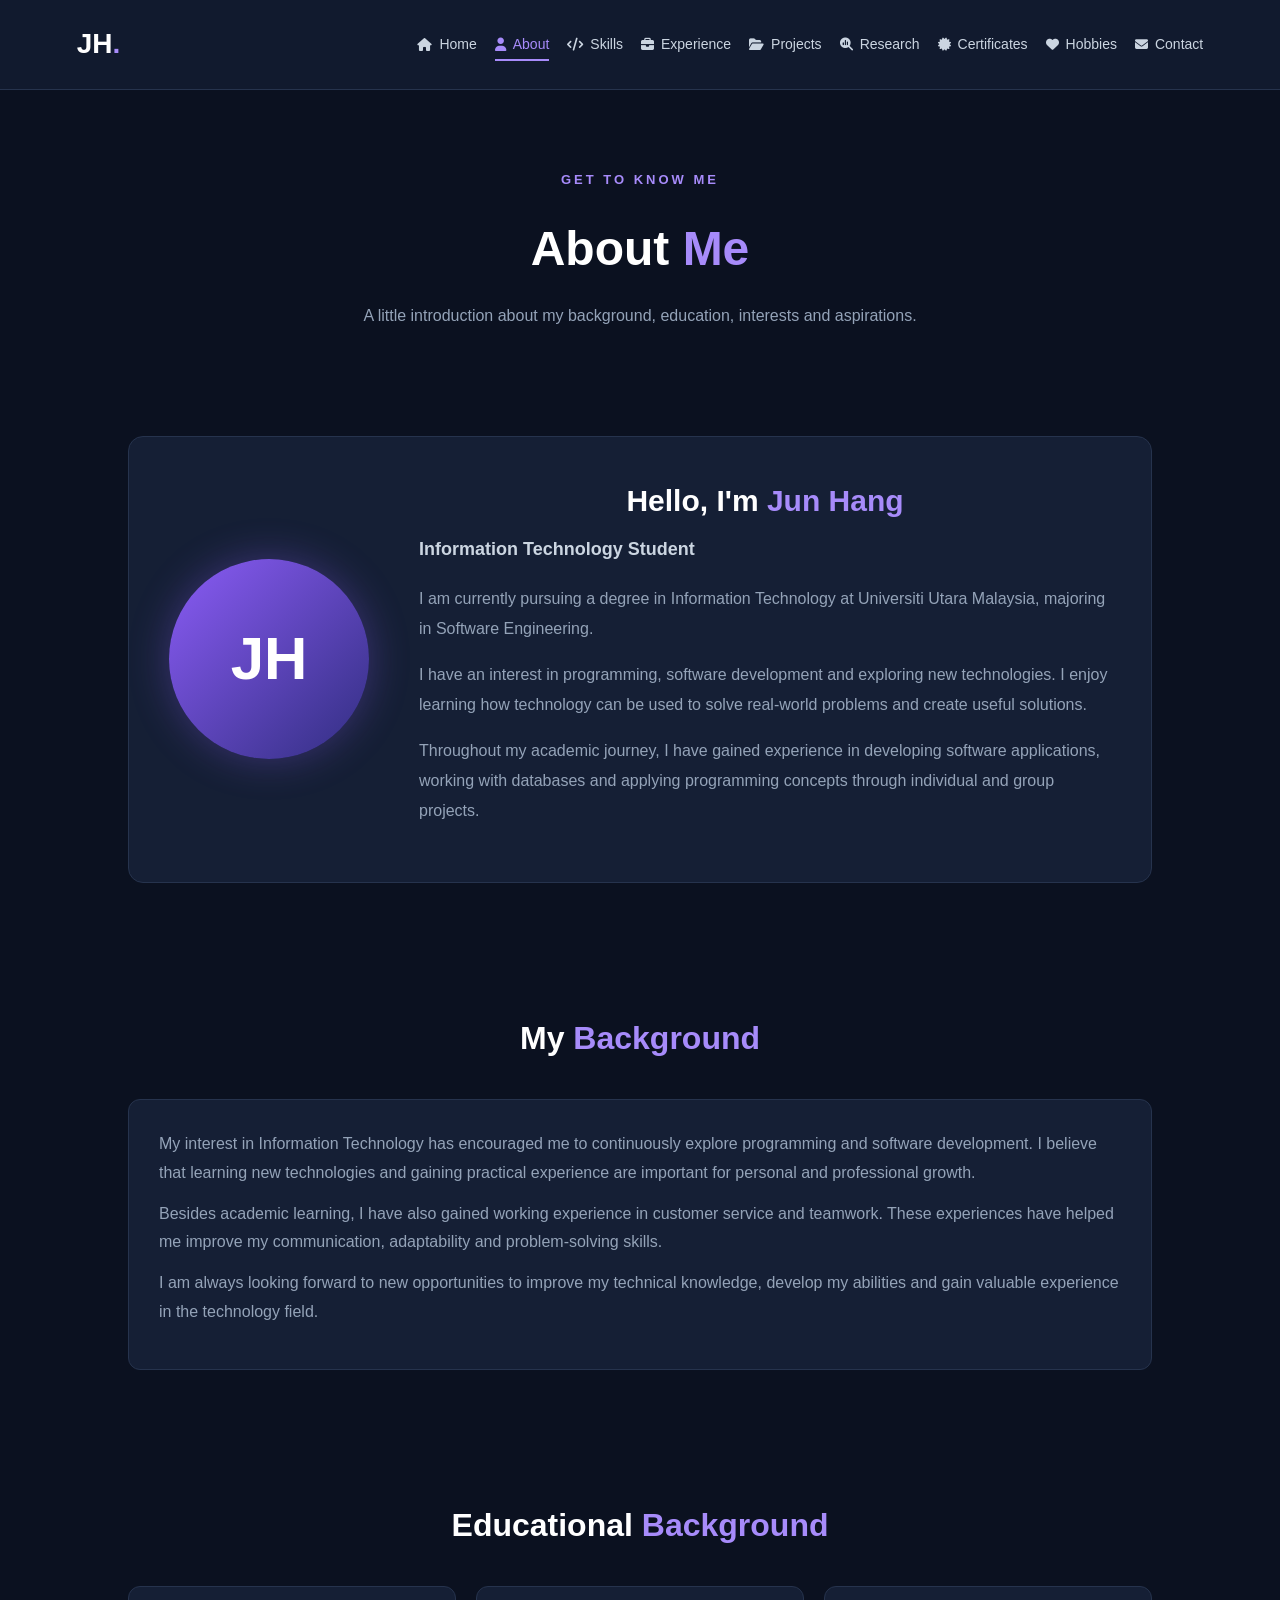
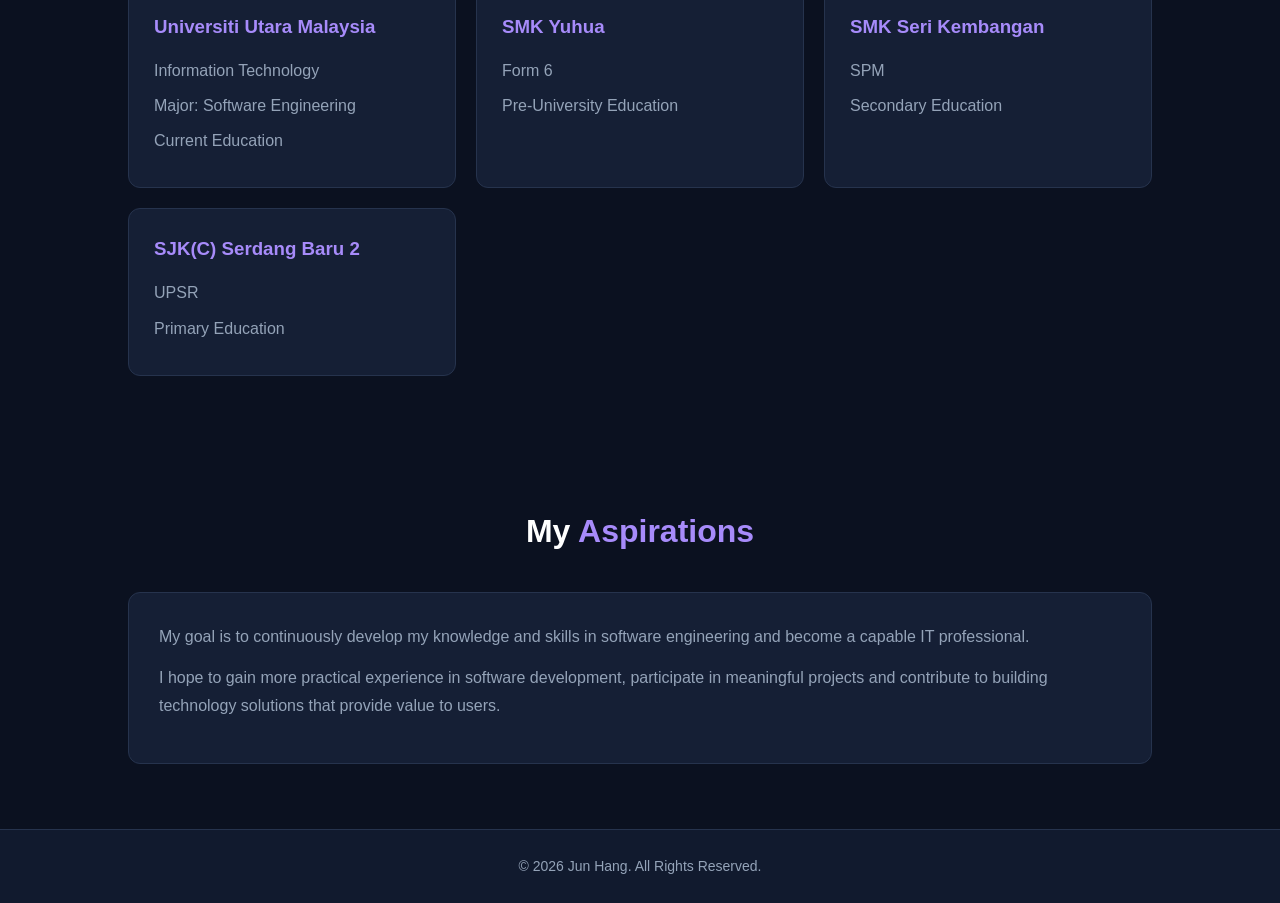
==== about.html @ d0bb94ae "Initial resume website" ====
<!DOCTYPE html>
<html lang="en">
<head>
    <meta charset="UTF-8">
    <meta name="viewport" content="width=device-width, initial-scale=1.0">

    <meta name="description" content="Learn more about Jun Hang, an Information Technology student majoring in Software Engineering at Universiti Utara Malaysia.">

    <title>About Me | Jun Hang</title>

    <link rel="stylesheet" href="style.css">
    <link rel="stylesheet" href="https://cdnjs.cloudflare.com/ajax/libs/font-awesome/6.5.2/css/all.min.css">
    <link rel="icon" type="image/svg+xml" href="favicon.svg">
</head>

<body>

<header class="navbar">
    <a href="index.html" class="logo">JH<span>.</span></a>

    <nav>
        <a href="index.html">
            <i class="fa-solid fa-house"></i> Home
        </a>

        <a href="about.html" class="active">
            <i class="fa-solid fa-user"></i> About
        </a>

        <a href="skills.html">
            <i class="fa-solid fa-code"></i> Skills
        </a>

        <a href="experience.html">
            <i class="fa-solid fa-briefcase"></i> Experience
        </a>

        <a href="projects.html">
            <i class="fa-solid fa-folder-open"></i> Projects
        </a>

        <a href="research.html">
            <i class="fa-solid fa-magnifying-glass-chart"></i> Research
        </a>

        <a href="certifications.html">
            <i class="fa-solid fa-certificate"></i> Certificates
        </a>

        <a href="hobbies.html">
            <i class="fa-solid fa-heart"></i> Hobbies
        </a>

        <a href="contact.html">
            <i class="fa-solid fa-envelope"></i> Contact
        </a>
    </nav>
</header>

<!-- About Hero Section -->
<section class="about-hero">
    <p class="welcome">GET TO KNOW ME</p>

    <h1>About <span>Me</span></h1>

    <p>
        A little introduction about my background,
        education, interests and aspirations.
    </p>
</section>

<!-- Personal Introduction -->
<section class="section">
    <div class="about-intro-container">

        <div class="about-profile">
            <div class="about-profile-circle">
                JH
            </div>
        </div>

        <div class="about-intro-text">
            <h2>Hello, I'm <span>Jun Hang</span></h2>

            <h3>Information Technology Student</h3>

            <p>
                I am currently pursuing a degree in Information Technology
                at Universiti Utara Malaysia, majoring in Software Engineering.
            </p>

            <p>
                I have an interest in programming, software development
                and exploring new technologies. I enjoy learning how
                technology can be used to solve real-world problems
                and create useful solutions.
            </p>

            <p>
                Throughout my academic journey, I have gained experience
                in developing software applications, working with databases
                and applying programming concepts through individual
                and group projects.
            </p>
        </div>

    </div>
</section>

<!-- Personal Background -->
<section class="section">
    <h2>My <span>Background</span></h2>

    <div class="about-card">
        <p>
            My interest in Information Technology has encouraged me
            to continuously explore programming and software development.
            I believe that learning new technologies and gaining practical
            experience are important for personal and professional growth.
        </p>

        <p>
            Besides academic learning, I have also gained working
            experience in customer service and teamwork. These experiences
            have helped me improve my communication, adaptability
            and problem-solving skills.
        </p>

        <p>
            I am always looking forward to new opportunities to improve
            my technical knowledge, develop my abilities and gain
            valuable experience in the technology field.
        </p>
    </div>
</section>

<!-- Education -->
<section class="section">
    <h2>Educational <span>Background</span></h2>

    <div class="card-container">

        <div class="card">
            <h3>Universiti Utara Malaysia</h3>
            <p>Information Technology</p>
            <p>Major: Software Engineering</p>
            <p>Current Education</p>
        </div>

        <div class="card">
            <h3>SMK Yuhua</h3>
            <p>Form 6</p>
            <p>Pre-University Education</p>
        </div>

        <div class="card">
            <h3>SMK Seri Kembangan</h3>
            <p>SPM</p>
            <p>Secondary Education</p>
        </div>

        <div class="card">
            <h3>SJK(C) Serdang Baru 2</h3>
            <p>UPSR</p>
            <p>Primary Education</p>
        </div>

    </div>
</section>

<!-- Personal Goals -->
<section class="section">
    <h2>My <span>Aspirations</span></h2>

    <div class="about-card">
        <p>
            My goal is to continuously develop my knowledge and skills
            in software engineering and become a capable IT professional.
        </p>

        <p>
            I hope to gain more practical experience in software
            development, participate in meaningful projects and
            contribute to building technology solutions that
            provide value to users.
        </p>
    </div>
</section>

<!-- Footer -->
<footer>
    <p>&copy; 2026 Jun Hang. All Rights Reserved.</p>
</footer>

</body>
</html>
---- style.css ----
/* ========================================
   General Settings
======================================== */

* {
    margin: 0;
    padding: 0;
    box-sizing: border-box;
    scroll-behavior: smooth;
}

body {
    font-family: Arial, sans-serif;
    background: #0b1120;
    color: #ffffff;
    line-height: 1.6;
}

/* ========================================
   Navigation Bar
======================================== */

.navbar {
    display: flex;
    justify-content: space-between;
    align-items: center;
    flex-wrap: wrap;
    gap: 20px;
    padding: 22px 6%;
    background: #111a2e;
    position: sticky;
    top: 0;
    z-index: 100;
    border-bottom: 1px solid #26334d;
}

.logo {
    font-size: 28px;
    font-weight: bold;
    color: white;
    text-decoration: none;
    display: inline-block;
    transition: all 0.3s ease;
}

.logo:hover {
    color: #c4b5fd;
    transform: scale(1.1) rotate(-5deg);
    text-shadow: 0 0 15px #a78bfa;
}

.logo span,
h1 span,
h2 span {
    color: #a78bfa;
}

nav {
    display: flex;
    align-items: center;
    justify-content: flex-end;
    flex-wrap: wrap;
    gap: 18px;
}

/* Navigation Links */
nav a {
    display: inline-flex;
    align-items: center;
    gap: 7px;

    color: #cbd5e1;
    text-decoration: none;
    font-size: 14px;
    position: relative;
    padding: 5px 0;
    transition: color 0.3s ease;
}

/* Underline */
nav a::after {
    content: "";
    position: absolute;
    left: 0;
    bottom: 0;
    width: 0;
    height: 2px;
    background: #a78bfa;
    transition: width 0.3s ease;
}

/* Current Active Page */
nav a.active {
    color: #a78bfa;
}

nav a.active::after {
    width: 100%;
}

/* Hover Effect */
nav:hover a.active:not(:hover) {
    color: #cbd5e1;
}

nav:hover a.active:not(:hover)::after {
    width: 0;
}

nav a:hover {
    color: #a78bfa;
}

nav a:hover::after {
    width: 100%;
}

/* Navigation Icons */
nav a i {
    font-size: 13px;
    transition: all 0.3s ease;
}

/* Icon Hover Effect */
nav a:hover i {
    transform: translateY(-2px);
    color: #a78bfa;
}

/* Active Page Icon */
nav a.active i {
    color: #a78bfa;
}

/* ========================================
   Hero Section
======================================== */

.hero {
    min-height: 520px;
    display: flex;
    align-items: center;
    justify-content: space-between;
    padding: 70px 10%;
    gap: 40px;
}

.hero-text {
    max-width: 600px;
    animation: fadeIn 1s ease;
}

.welcome {
    color: #a78bfa;
    letter-spacing: 3px;
    font-size: 13px;
    font-weight: bold;
    margin-bottom: 20px;
}

.hero h1 {
    font-size: 48px;
    line-height: 1.2;
    margin-bottom: 15px;
}

.hero h2 {
    font-size: 24px;
    color: #cbd5e1;
    margin-bottom: 20px;
}

.description {
    color: #94a3b8;
    line-height: 1.8;
    font-size: 15px;
}

/* ========================================
   Buttons
======================================== */

.hero-buttons {
    margin-top: 30px;
    display: flex;
    gap: 15px;
    flex-wrap: wrap;
}

.btn {
    display: inline-block;
    padding: 13px 25px;
    background: #8b5cf6;
    color: white;
    text-decoration: none;
    border-radius: 8px;
    border: 1px solid #8b5cf6;
    font-size: 14px;
    transition: all 0.3s ease;
}

.btn:hover {
    background: #7c3aed;
    border-color: #7c3aed;
    transform: translateY(-4px);
    box-shadow: 0 8px 20px #8b5cf644;
}

.btn-outline {
    background: transparent;
    border: 1px solid #8b5cf6;
}

.btn-outline:hover {
    background: #8b5cf6;
}

/* ========================================
   Profile Circle
======================================== */

.profile-circle {
    width: 250px;
    height: 250px;
    min-width: 250px;
    border-radius: 50%;
    background: linear-gradient(135deg, #8b5cf6, #312e81);
    display: flex;
    align-items: center;
    justify-content: center;
    font-size: 70px;
    font-weight: bold;
    box-shadow: 0 0 50px #8b5cf655;
    transition: all 0.4s ease;
}

.profile-circle:hover {
    transform: scale(1.08) rotate(5deg);
    box-shadow: 0 0 65px #8b5cf677;
}

/* ========================================
   General Sections
======================================== */

.section {
    padding: 65px 10%;
}

.section h2 {
    text-align: center;
    font-size: 32px;
    margin-bottom: 35px;
}

/* ========================================
   About Card
======================================== */

.about-card {
    background: #151f35;
    padding: 30px;
    border-radius: 12px;
    border: 1px solid #26334d;
    line-height: 1.8;
    transition: all 0.3s ease;
}

.about-card:hover {
    border-color: #8b5cf6;
    transform: translateY(-5px);
    box-shadow: 0 10px 25px #8b5cf622;
}

.about-card p {
    color: #94a3b8;
    margin-bottom: 12px;
}

/* ========================================
   Work Experience Spacing
======================================== */

.experience-container {
    display: flex;
    flex-direction: column;
    gap: 20px;
}

/* ========================================
   Education Cards
======================================== */

.card-container {
    display: grid;
    grid-template-columns: repeat(3, 1fr);
    gap: 20px;
}

.card {
    background: #151f35;
    padding: 25px;
    border-radius: 12px;
    border: 1px solid #26334d;
    transition: all 0.3s ease;
}

.card:hover {
    transform: translateY(-8px);
    border-color: #a78bfa;
    box-shadow: 0 10px 25px #8b5cf622;
}

.card h3 {
    color: #a78bfa;
    margin-bottom: 15px;
}

.card p {
    color: #94a3b8;
    margin-bottom: 8px;
    line-height: 1.7;
}

/* ========================================
   Skills
======================================== */

.skill {
    margin-bottom: 25px;
}

.skill p {
    margin-bottom: 10px;
    color: #cbd5e1;
}

.skill-bar {
    height: 10px;
    background: #26334d;
    border-radius: 10px;
    overflow: hidden;
}

.skill-level {
    height: 100%;
    background: linear-gradient(90deg, #8b5cf6, #c084fc);
    border-radius: 10px;
    animation: grow 1.5s ease;
}

.html {
    width: 75%;
}

.css {
    width: 65%;
}

.java {
    width: 80%;
}

.database {
    width: 70%;
}

/* ========================================
   Footer
======================================== */

footer {
    background: #111a2e;
    text-align: center;
    padding: 25px;
    color: #94a3b8;
    font-size: 14px;
    border-top: 1px solid #26334d;
}

/* ========================================
   Animations
======================================== */

@keyframes fadeIn {
    from {
        opacity: 0;
        transform: translateY(25px);
    }

    to {
        opacity: 1;
        transform: translateY(0);
    }
}

@keyframes grow {
    from {
        width: 0;
    }

    to {
        width: var(--skill-width, 100%);
    }
}

/* ========================================
   Hobbies Hero Section
======================================== */

.hobbies-hero {
    text-align: center;
    padding: 80px 10% 40px;
    animation: fadeIn 1s ease;
}

.hobbies-hero h1 {
    font-size: 48px;
    margin-bottom: 15px;
}

.hobbies-hero h1 span {
    color: #a78bfa;
}

.hobbies-hero p:last-child {
    color: #94a3b8;
    line-height: 1.8;
}


/* ========================================
   Responsive Design - Tablet
======================================== */

@media (max-width: 1024px) {

    .navbar {
        padding: 20px 5%;
    }

    nav {
        gap: 13px;
    }

    nav a {
        font-size: 13px;
    }

    .hero {
        padding: 60px 7%;
    }

    .section {
        padding: 55px 7%;
    }

    .card-container {
        grid-template-columns: repeat(2, 1fr);
    }
}

/* ========================================
   Responsive Design - Mobile
======================================== */

@media (max-width: 768px) {

    /* Navigation */

    .navbar {
        flex-direction: column;
        gap: 18px;
        padding: 20px 5%;
    }

    nav {
        justify-content: center;
        gap: 12px;
    }

    nav a {
        font-size: 13px;
    }

    /* Hero */

    .hero {
        flex-direction: column;
        text-align: center;
        padding: 55px 7%;
    }

    .hero h1 {
        font-size: 36px;
    }

    .hero h2 {
        font-size: 21px;
    }

    .hero-buttons {
        justify-content: center;
        flex-wrap: wrap;
    }

    .profile-circle {
        width: 180px;
        height: 180px;
        min-width: 180px;
        font-size: 55px;
    }

    /* General Sections */

    .section {
        padding: 50px 7%;
    }

    .section h2 {
        font-size: 28px;
    }

    /* Cards */

    .card-container,
    .hobby-container {
        grid-template-columns: 1fr;
    }

    .hobbies-hero h1 {
        font-size: 36px;
    }
}

/* ========================================
   Responsive Design - Small Mobile
======================================== */

@media (max-width: 480px) {

    .logo {
        font-size: 25px;
    }

    nav {
        gap: 10px;
    }

    nav a {
        font-size: 12px;
    }

    .hero {
        padding: 45px 6%;
    }

    .hero h1 {
        font-size: 30px;
    }

    .hero h2 {
        font-size: 18px;
    }

    .description {
        font-size: 14px;
    }

    .welcome {
        font-size: 11px;
    }

    .btn {
        padding: 11px 18px;
        font-size: 13px;
    }

    .profile-circle {
        width: 160px;
        height: 160px;
        min-width: 160px;
        font-size: 48px;
    }

    .section h2 {
        font-size: 25px;
    }

    .about-card,
    .card,
    .hobby-card {
        padding: 22px;
    }

    .hobbies-hero h1 {
        font-size: 30px;
    }
}


/* ========================================
   About Page
======================================== */

/* About Hero */

.about-hero {
    text-align: center;
    padding: 80px 10% 40px;
    animation: fadeIn 1s ease;
}

.about-hero h1 {
    font-size: 48px;
    margin-bottom: 15px;
}

.about-hero h1 span {
    color: #a78bfa;
}

.about-hero p:last-child {
    color: #94a3b8;
    line-height: 1.8;
}

/* About Introduction */

.about-intro-container {
    display: flex;
    align-items: center;
    gap: 50px;
    background: #151f35;
    padding: 40px;
    border-radius: 15px;
    border: 1px solid #26334d;
    transition: 0.3s ease;
}

.about-intro-container:hover {
    border-color: #8b5cf6;
    box-shadow: 0 10px 25px #8b5cf622;
}

.about-profile {
    display: flex;
    justify-content: center;
    align-items: center;
}

.about-profile-circle {
    width: 200px;
    height: 200px;
    min-width: 200px;
    border-radius: 50%;
    background: linear-gradient(135deg, #8b5cf6, #312e81);
    display: flex;
    justify-content: center;
    align-items: center;
    font-size: 60px;
    font-weight: bold;
    box-shadow: 0 0 40px #8b5cf655;
    transition: 0.4s ease;
}

.about-profile-circle:hover {
    transform: scale(1.08) rotate(5deg);
}

.about-intro-text h2 {
    font-size: 30px;
    margin-bottom: 10px;
}

.about-intro-text h2 span {
    color: #a78bfa;
}

.about-intro-text h3 {
    color: #cbd5e1;
    font-size: 18px;
    margin-bottom: 20px;
}

.about-intro-text p {
    color: #94a3b8;
    line-height: 1.9;
    margin-bottom: 15px;
}

/* About Page Responsive */

@media (max-width: 768px) {

    .about-hero {
        padding: 60px 7% 30px;
    }

    .about-hero h1 {
        font-size: 36px;
    }

    .about-intro-container {
        flex-direction: column;
        text-align: center;
        padding: 30px 20px;
        gap: 30px;
    }

    .about-profile-circle {
        width: 170px;
        height: 170px;
        min-width: 170px;
        font-size: 50px;
    }

    .about-intro-text h2 {
        font-size: 25px;
    }
}


/* ========================================
   Skills Page
======================================== */

/* Skills Hero */

.skills-hero {
    text-align: center;
    padding: 80px 10% 40px;
    animation: fadeIn 1s ease;
}

.skills-hero h1 {
    font-size: 48px;
    margin-bottom: 15px;
}

.skills-hero h1 span {
    color: #a78bfa;
}

.skills-hero p:last-child {
    color: #94a3b8;
    line-height: 1.8;
}

/* Technical Skills */

.skills-container {
    max-width: 750px;
    margin: auto;
    background: #151f35;
    padding: 35px;
    border-radius: 12px;
    border: 1px solid #26334d;
}

.skill {
    margin-bottom: 28px;
}

.skill:last-child {
    margin-bottom: 0;
}

.skill p {
    font-weight: bold;
}

/* Technical Skills Progress Bars */

.skill-bar {
    width: 100%;
    height: 10px;
    background: #26334d;
    border-radius: 10px;
    overflow: hidden;
}

.skill-level {
    height: 100%;
    border-radius: 10px;
    width: 0;
    animation: grow 2s ease forwards;
}

/* Individual Skill Percentages */

.html {
    --skill-width: 75%;
}

.css {
    --skill-width: 65%;
}

.java {
    --skill-width: 80%;
}

.database {
    --skill-width: 70%;
}

/* Progress Bar Animation */

@keyframes grow {
    from {
        width: 0;
    }

    to {
        width: var(--skill-width);
    }
}


/* Tools and Technologies */

.tools-container {
    display: flex;
    flex-wrap: wrap;
    justify-content: center;
    gap: 15px;
}

.tool-item {
    display: inline-block;
    background: #151f35;
    color: #c4b5fd;
    padding: 13px 22px;
    border: 1px solid #26334d;
    border-radius: 8px;
    font-size: 14px;
    text-decoration: none;
    cursor: pointer;
    transition: 0.3s ease;
}

.tool-item:hover {
    background: #8b5cf6;
    color: #ffffff;
    border-color: #a78bfa;
    transform: translateY(-5px);
    box-shadow: 0 8px 20px #8b5cf622;
}

/* Skills Page Responsive */

@media (max-width: 768px) {

    .skills-hero {
        padding: 60px 7% 30px;
    }

    .skills-hero h1 {
        font-size: 36px;
    }

    .skills-container {
        padding: 25px 20px;
    }

    .tools-container {
        gap: 10px;
    }

    .tool-item {
        padding: 11px 16px;
        font-size: 13px;
    }
}

@media (max-width: 480px) {

    .skills-hero h1 {
        font-size: 30px;
    }

    .skills-container {
        padding: 20px 15px;
    }
}


/* ========================================
   Experience Page
======================================== */

/* Experience Hero */

.experience-hero {
    text-align: center;
    padding: 80px 10% 40px;
    animation: fadeIn 1s ease;
}

.experience-hero h1 {
    font-size: 48px;
    margin-bottom: 15px;
}

.experience-hero h1 span {
    color: #a78bfa;
}

.experience-hero p:last-child {
    color: #94a3b8;
    line-height: 1.8;
}

/* Work Experience */

.experience-list {
    max-width: 900px;
    margin: auto;
    display: flex;
    flex-direction: column;
    gap: 25px;
}

.experience-card {
    display: flex;
    gap: 25px;
    background: #151f35;
    padding: 30px;
    border: 1px solid #26334d;
    border-radius: 12px;
    transition: 0.3s ease;
}

.experience-card:hover {
    transform: translateY(-5px);
    border-color: #8b5cf6;
    box-shadow: 0 10px 25px #8b5cf622;
}

.experience-icon {
    min-width: 50px;
    height: 50px;
    display: flex;
    justify-content: center;
    align-items: center;
    background: #8b5cf6;
    color: #ffffff;
    border-radius: 12px;
    font-weight: bold;
}

.experience-content {
    flex: 1;
}

.experience-type {
    color: #a78bfa;
    font-size: 12px;
    font-weight: bold;
    letter-spacing: 2px;
    margin-bottom: 10px;
}

.experience-content h3 {
    font-size: 22px;
    margin-bottom: 12px;
}

.experience-description {
    color: #94a3b8;
    line-height: 1.7;
    margin-bottom: 15px;
}

.experience-content ul {
    padding-left: 20px;
    color: #cbd5e1;
    line-height: 1.9;
}

.experience-content li {
    margin-bottom: 5px;
}

/* Experience Tags */

.experience-tags {
    display: flex;
    flex-wrap: wrap;
    gap: 10px;
    margin-top: 20px;
}

.experience-tags span {
    background: #26334d;
    color: #c4b5fd;
    padding: 7px 13px;
    border-radius: 20px;
    font-size: 12px;
}

/* Education Timeline */

.education-timeline {
    max-width: 800px;
    margin: auto;
    position: relative;
    padding-left: 35px;
}

.education-timeline::before {
    content: "";
    position: absolute;
    left: 9px;
    top: 10px;
    bottom: 10px;
    width: 2px;
    background: #8b5cf6;
}

.education-item {
    position: relative;
    margin-bottom: 25px;
}

.education-item:last-child {
    margin-bottom: 0;
}

.education-dot {
    position: absolute;
    left: -32px;
    top: 25px;
    width: 14px;
    height: 14px;
    background: #a78bfa;
    border: 3px solid #0b1120;
    border-radius: 50%;
    z-index: 1;
}

.education-card {
    background: #151f35;
    padding: 25px;
    border: 1px solid #26334d;
    border-radius: 12px;
    transition: 0.3s ease;
}

.education-card:hover {
    transform: translateX(5px);
    border-color: #8b5cf6;
}

.education-status {
    color: #a78bfa;
    font-size: 12px;
    font-weight: bold;
    letter-spacing: 1.5px;
    margin-bottom: 10px;
}

.education-card h3 {
    margin-bottom: 10px;
}

.education-card p:last-child {
    color: #94a3b8;
    line-height: 1.7;
}

/* Skills Gained */

.experience-skills {
    max-width: 850px;
    margin: auto;
    display: flex;
    flex-wrap: wrap;
    justify-content: center;
    gap: 15px;
}

.experience-skill {
    background: #151f35;
    color: #c4b5fd;
    padding: 13px 22px;
    border: 1px solid #26334d;
    border-radius: 8px;
    font-size: 14px;
    transition: all 0.3s ease;
    cursor: default;
}

.experience-skill:hover {
    background: #8b5cf6;
    color: #ffffff;
    border-color: #a78bfa;
    transform: translateY(-5px);
    box-shadow: 0 8px 20px #8b5cf622;
}

/* Experience Page Responsive */

@media (max-width: 768px) {

    .experience-hero {
        padding: 60px 7% 30px;
    }

    .experience-hero h1 {
        font-size: 36px;
    }

    .experience-card {
        padding: 22px;
        gap: 15px;
    }

    .experience-content h3 {
        font-size: 19px;
    }
}

@media (max-width: 480px) {

    .experience-hero h1 {
        font-size: 30px;
    }

    .experience-card {
        flex-direction: column;
        padding: 20px;
    }

    .experience-icon {
        min-width: 45px;
        width: 45px;
        height: 45px;
    }

    .education-card {
        padding: 20px;
    }

    .experience-skill {
        padding: 11px 15px;
        font-size: 13px;
    }
}


/* ========================================
   Projects Page
======================================== */

/* Projects Hero */

.projects-hero {
    text-align: center;
    padding: 80px 10% 40px;
    animation: fadeIn 1s ease;
}

.projects-hero h1 {
    font-size: 48px;
    margin-bottom: 15px;
}

.projects-hero h1 span {
    color: #a78bfa;
}

.projects-hero p:last-child {
    color: #94a3b8;
    line-height: 1.8;
}

/* Project Cards */

.projects-container {
    max-width: 1100px;
    margin: auto;
    display: grid;
    grid-template-columns: repeat(2, 1fr);
    gap: 25px;
}

.project-card {
    background: #151f35;
    padding: 30px;
    border: 1px solid #26334d;
    border-radius: 12px;
    transition: 0.3s ease;
}

.project-card:hover {
    transform: translateY(-6px);
    border-color: #8b5cf6;
    box-shadow: 0 10px 25px #8b5cf622;
}

.project-number {
    color: #a78bfa;
    font-size: 12px;
    font-weight: bold;
    letter-spacing: 2px;
    margin-bottom: 18px;
}

.project-card h3 {
    font-size: 21px;
    margin-bottom: 15px;
    line-height: 1.5;
}

.project-card > p:not(.project-status) {
    color: #94a3b8;
    line-height: 1.8;
    margin-bottom: 20px;
}

/* Project Technology Tags */

.project-tags {
    display: flex;
    flex-wrap: wrap;
    gap: 9px;
    margin-bottom: 20px;
}

.project-tags span {
    background: #26334d;
    color: #c4b5fd;
    padding: 7px 12px;
    border-radius: 20px;
    font-size: 12px;
}

.project-status {
    display: inline-block;
    color: #a78bfa;
    font-size: 12px;
    font-weight: bold;
    border-top: 1px solid #26334d;
    padding-top: 15px;
    width: 100%;
}

/* Development Approach */

.development-container {
    max-width: 1100px;
    margin: auto;
    display: grid;
    grid-template-columns: repeat(2, 1fr);
    gap: 20px;
}

.development-card {
    background: #151f35;
    padding: 25px;
    border: 1px solid #26334d;
    border-radius: 12px;
    transition: 0.3s ease;
}

.development-card:hover {
    transform: translateY(-5px);
    border-color: #8b5cf6;
}

.development-card h3 {
    color: #a78bfa;
    margin-bottom: 12px;
}

.development-card p {
    color: #94a3b8;
    line-height: 1.8;
}

/* Projects Page Responsive */

@media (max-width: 768px) {

    .projects-hero {
        padding: 60px 7% 30px;
    }

    .projects-hero h1 {
        font-size: 36px;
    }

    .projects-container,
    .development-container {
        grid-template-columns: 1fr;
    }

    .project-card {
        padding: 25px;
    }
}

@media (max-width: 480px) {

    .projects-hero h1 {
        font-size: 30px;
    }

    .project-card {
        padding: 20px;
    }

    .project-card h3 {
        font-size: 19px;
    }
}


/* ========================================
   Research Page
======================================== */

/* Research Hero */

.research-hero {
    text-align: center;
    padding: 80px 10% 40px;
    animation: fadeIn 1s ease;
}

.research-hero h1 {
    font-size: 48px;
    margin-bottom: 15px;
}

.research-hero h1 span {
    color: #a78bfa;
}

.research-hero p:last-child {
    color: #94a3b8;
    line-height: 1.8;
}

/* Research Interests */

.research-interest-container {
    max-width: 1100px;
    margin: auto;
    display: grid;
    grid-template-columns: repeat(3, 1fr);
    gap: 20px;
}

.research-interest-card {
    background: #151f35;
    padding: 25px;
    border: 1px solid #26334d;
    border-radius: 12px;
    transition: 0.3s ease;
}

.research-interest-card:hover {
    transform: translateY(-5px);
    border-color: #8b5cf6;
}

.research-interest-card h3 {
    color: #c4b5fd;
    margin-bottom: 12px;
}

.research-interest-card p {
    color: #94a3b8;
    line-height: 1.8;
}

/* Featured Research */

.research-feature-card {
    max-width: 900px;
    margin: auto;
    background: #151f35;
    padding: 35px;
    border: 1px solid #26334d;
    border-radius: 12px;
    transition: 0.3s ease;
}

.research-feature-card:hover {
    border-color: #8b5cf6;
    box-shadow: 0 10px 25px #8b5cf622;
}

.research-label {
    display: inline-block;
    color: #a78bfa;
    font-size: 12px;
    font-weight: bold;
    letter-spacing: 2px;
    margin-bottom: 18px;
}

.research-feature-card h3 {
    font-size: 23px;
    line-height: 1.5;
    margin-bottom: 18px;
}

.research-description {
    color: #94a3b8;
    line-height: 1.8;
    margin-bottom: 25px;
}

/* Research Subsections */

.research-subsection {
    margin-top: 25px;
}

.research-subsection h4 {
    color: #c4b5fd;
    margin-bottom: 12px;
    font-size: 16px;
}

.research-subsection ul {
    padding-left: 22px;
    color: #cbd5e1;
    line-height: 1.9;
}

.research-subsection p {
    color: #94a3b8;
    line-height: 1.8;
}

/* Research Tags */

.research-tags {
    display: flex;
    flex-wrap: wrap;
    gap: 10px;
}

.research-tags span {
    background: #26334d;
    color: #c4b5fd;
    padding: 8px 13px;
    border-radius: 20px;
    font-size: 12px;
}

/* Research Status */

.research-status {
    border-top: 1px solid #26334d;
    padding-top: 18px;
    margin-top: 25px;
    color: #a78bfa;
    font-size: 13px;
    font-weight: bold;
}

/* Research Skills */

.research-skills-container {
    max-width: 1100px;
    margin: auto;
    display: grid;
    grid-template-columns: repeat(2, 1fr);
    gap: 20px;
}

.research-skill-card {
    background: #151f35;
    padding: 25px;
    border: 1px solid #26334d;
    border-radius: 12px;
    transition: 0.3s ease;
}

.research-skill-card:hover {
    transform: translateY(-5px);
    border-color: #8b5cf6;
}

.research-skill-card h3 {
    color: #c4b5fd;
    margin-bottom: 12px;
}

.research-skill-card p {
    color: #94a3b8;
    line-height: 1.8;
}

/* Research Page Responsive */

@media (max-width: 768px) {

    .research-hero {
        padding: 60px 7% 30px;
    }

    .research-hero h1 {
        font-size: 36px;
    }

    .research-interest-container {
        grid-template-columns: 1fr;
    }

    .research-feature-card {
        padding: 25px;
    }

    .research-skills-container {
        grid-template-columns: 1fr;
    }
}

@media (max-width: 480px) {

    .research-hero h1 {
        font-size: 30px;
    }

    .research-feature-card {
        padding: 20px;
    }

    .research-feature-card h3 {
        font-size: 20px;
    }
}




/* ========================================
   Certifications & Achievements Page
======================================== */


/* Certifications Hero */

.certifications-hero {
    text-align: center;
    padding: 80px 10% 40px;
    animation: fadeIn 1s ease;
}

.certifications-hero h1 {
    font-size: 48px;
    margin-bottom: 15px;
}

.certifications-hero h1 span {
    color: #a78bfa;
}

.certifications-hero p:last-child {
    color: #94a3b8;
    line-height: 1.8;
    max-width: 750px;
    margin: auto;
}


/* General Certification Sections */

.certification-section {
    padding: 40px 10%;
    text-align: center;
}

.certification-section h2 {
    font-size: 30px;
    margin-bottom: 12px;
}

.certification-section h2 span {
    color: #a78bfa;
}

.certification-description {
    color: #94a3b8;
    font-size: 14px;
    line-height: 1.8;
    margin-bottom: 30px;
}


/* Academic Qualifications */

.qualification-container {
    max-width: 850px;
    margin: auto;
    display: grid;
    grid-template-columns: repeat(2, 1fr);
    gap: 20px;
}

.qualification-card {
    background: #151f35;
    padding: 30px 25px;
    border: 1px solid #26334d;
    border-radius: 12px;
    transition: 0.3s ease;
}

.qualification-card:hover {
    transform: translateY(-5px);
    border-color: #8b5cf6;
    box-shadow: 0 8px 20px #8b5cf622;
}

.certification-icon {
    font-size: 35px;
    margin-bottom: 18px;
}

.qualification-card h3 {
    font-size: 22px;
    margin-bottom: 10px;
}

.institution {
    color: #94a3b8;
    font-size: 14px;
    margin-bottom: 18px;
}

.result-highlight {
    color: #a78bfa;
    font-size: 32px;
    font-weight: bold;
    margin: 15px 0;
}

.result-label {
    color: #94a3b8;
    font-size: 13px;
}


/* Academic Achievements */

.dean-container {
    max-width: 950px;
    margin: auto;
}

.dean-card {
    background: #151f35;
    padding: 35px;
    border: 1px solid #26334d;
    border-radius: 12px;
    text-align: center;
    transition: 0.3s ease;
}

.dean-card:hover {
    transform: translateY(-5px);
    border-color: #8b5cf6;
    box-shadow: 0 8px 20px #8b5cf622;
}

.dean-card h3 {
    font-size: 25px;
    margin-bottom: 12px;
}

.dean-description {
    max-width: 650px;
    margin: auto;
    color: #94a3b8;
    line-height: 1.8;
}

.semester-list {
    display: flex;
    justify-content: center;
    flex-wrap: wrap;
    gap: 15px;
    margin-top: 25px;
}

.semester-list span {
    background: #0b1120;
    color: #a78bfa;
    padding: 12px 20px;
    border: 1px solid #26334d;
    border-radius: 8px;
    font-size: 13px;
    font-weight: bold;
    transition: 0.3s ease;
}

.semester-list span:hover {
    border-color: #8b5cf6;
    transform: translateY(-3px);
}

.achievement-summary {
    margin-top: 25px;
    color: #c4b5fd;
    font-size: 14px;
    font-weight: bold;
}


/* Technical and Online Certificates */

.certificates-container {
    display: grid;
    grid-template-columns: repeat(3, 1fr);
    gap: 20px;
}

.certificate-card {
    background: #151f35;
    padding: 28px 22px;
    border: 1px solid #26334d;
    border-radius: 12px;
    transition: 0.3s ease;
}

.certificate-card:hover {
    transform: translateY(-5px);
    border-color: #8b5cf6;
    box-shadow: 0 8px 20px #8b5cf622;
}

.certificate-card h3 {
    font-size: 17px;
    line-height: 1.5;
    margin-bottom: 12px;
}

.certificate-card p {
    color: #94a3b8;
    font-size: 13px;
    line-height: 1.8;
    min-height: 70px;
}

.certificate-category {
    display: inline-block;
    margin-top: 18px;
    padding: 7px 16px;
    background: #0b1120;
    color: #a78bfa;
    border: 1px solid #26334d;
    border-radius: 20px;
    font-size: 12px;
    font-weight: bold;
}


/* View Certificate Link */

.certificate-action {
    margin-top: 22px;
}

.view-certificate {
    display: inline-flex;
    align-items: center;
    justify-content: center;
    gap: 8px;
    padding: 11px 20px;
    background: #8b5cf6;
    color: #ffffff;
    border: 1px solid #8b5cf6;
    border-radius: 8px;
    font-size: 13px;
    font-weight: bold;
    text-decoration: none;
    transition: all 0.3s ease;
}

.view-certificate:hover {
    background: #7c3aed;
    border-color: #a78bfa;
    transform: translateY(-3px);
    box-shadow: 0 8px 18px #8b5cf644;
}

.view-certificate span {
    font-size: 16px;
    transition: transform 0.3s ease;
}

.view-certificate:hover span {
    transform: translate(3px, -3px);
}


/* Responsive Design */

@media (max-width: 1024px) {

    .certificates-container {
        grid-template-columns: repeat(2, 1fr);
    }

}


@media (max-width: 768px) {

    .certifications-hero {
        padding: 60px 7% 30px;
    }

    .certifications-hero h1 {
        font-size: 36px;
    }

    .certification-section {
        padding: 35px 7%;
    }

    .qualification-container {
        grid-template-columns: 1fr;
    }

    .certificates-container {
        grid-template-columns: repeat(2, 1fr);
    }

    .dean-card {
        padding: 25px;
    }

}


@media (max-width: 480px) {

    .certifications-hero h1 {
        font-size: 30px;
    }

    .certification-section h2 {
        font-size: 25px;
    }

    .certificates-container {
        grid-template-columns: 1fr;
    }

    .dean-card {
        padding: 20px;
    }

    .semester-list {
        flex-direction: column;
    }

    .semester-list span {
        width: 100%;
    }

}





/* ========================================
   Hobbies & Interests Page
======================================== */


/* Hobbies Hero */

.hobbies-hero {
    text-align: center;
    padding: 85px 10% 55px;
    animation: fadeIn 1s ease;
}

.hobbies-hero h1 {
    font-size: 48px;
    margin-bottom: 18px;
}

.hobbies-hero h1 span {
    color: #a78bfa;
}

.hobbies-hero p:last-of-type {
    color: #94a3b8;
    line-height: 1.8;
    max-width: 700px;
    margin: auto;
}

.hobbies-hero-line {
    width: 55px;
    height: 3px;
    background: #8b5cf6;
    border-radius: 5px;
    margin: 28px auto 15px;
}

.hobbies-subtitle {
    color: #64748b;
    font-size: 13px;
}


/* Section Heading */

.hobbies-section {
    padding: 45px 10% 65px;
    text-align: center;
}

.hobbies-section-heading {
    max-width: 700px;
    margin: 0 auto 40px;
}

.hobbies-label {
    color: #a78bfa;
    font-size: 12px;
    font-weight: bold;
    letter-spacing: 2px;
    margin-bottom: 12px;
    transition: color 0.3s ease, text-shadow 0.3s ease;
}

.hobbies-label:hover {
    color: #c4b5fd;
    text-shadow: 0 0 10px #a78bfa66;
}

.hobbies-section h2,
.hobbies-message h2,
.lifestyle-text h2 {
    font-size: 30px;
    margin-bottom: 15px;
}

.hobbies-section h2 span,
.hobbies-message h2 span,
.lifestyle-text h2 span {
    color: #a78bfa;
}

.hobbies-description {
    color: #94a3b8;
    font-size: 14px;
    line-height: 1.8;
}


/* Hobbies Cards */

.hobbies-container {
    display: grid;
    grid-template-columns: repeat(2, 1fr);
    gap: 22px;
    max-width: 950px;
    margin: auto;
    text-align: left;
}

.hobby-card {
    position: relative;
    display: flex;
    flex-direction: column;
    background: #151f35;
    padding: 30px;
    border: 1px solid #26334d;
    border-radius: 12px;
    min-height: 290px;
    transition: all 0.3s ease;
}

.hobby-card:hover {
    transform: translateY(-7px);
    border-color: #8b5cf6;
    box-shadow: 0 10px 25px #8b5cf622;
}

.hobby-card-top {
    display: flex;
    justify-content: space-between;
    align-items: center;
    margin-bottom: 28px;
}

.hobby-number {
    color: #64748b;
    font-size: 13px;
    font-weight: bold;
}

.hobby-category {
    color: #a78bfa;
    font-size: 10px;
    font-weight: bold;
    letter-spacing: 1.2px;
}

.hobby-icon {
    display: flex;
    justify-content: center;
    align-items: center;
    width: 58px;
    height: 58px;
    background: #8b5cf620;
    border: 1px solid #8b5cf640;
    border-radius: 12px;
    font-size: 28px;
    margin-bottom: 20px;
    transition: all 0.3s ease;
}

.hobby-card:hover .hobby-icon {
    background: #8b5cf6;
    transform: scale(1.08);
}

.hobby-card h3 {
    color: #ffffff;
    font-size: 19px;
    margin-bottom: 12px;
    transition: color 0.3s ease;
}

.hobby-card:hover h3 {
    color: #c4b5fd;
}

.hobby-card p {
    color: #94a3b8;
    font-size: 14px;
    line-height: 1.8;
    margin-bottom: 22px;
    transition: color 0.3s ease;
}

.hobby-card:hover p {
    color: #cbd5e1;
}

.hobby-card-footer {
    display: flex;
    justify-content: space-between;
    align-items: center;
    border-top: 1px solid #26334d;
    padding-top: 15px;
    margin-top: auto;
    color: #a78bfa;
    font-size: 12px;
    font-weight: bold;
}

.hobby-arrow {
    font-size: 18px;
    transition: transform 0.3s ease;
}

.hobby-card:hover .hobby-arrow {
    transform: translate(3px, -3px);
}


/* Lifestyle Section */

.hobbies-lifestyle {
    padding: 45px 10% 65px;
}

.lifestyle-content {
    display: grid;
    grid-template-columns: 1.2fr 1fr;
    align-items: center;
    gap: 50px;
    max-width: 950px;
    margin: auto;
    padding: 45px;
    background: #111a2e;
    border: 1px solid #26334d;
    border-radius: 14px;
    transition: all 0.3s ease;
}

/* Lifestyle Box Hover */

.lifestyle-content:hover {
    transform: translateY(-7px);
    border-color: #8b5cf6;
    box-shadow: 0 10px 25px #8b5cf622;
}

.lifestyle-text h2 {
    line-height: 1.4;
}

.lifestyle-text p:last-child {
    color: #94a3b8;
    font-size: 14px;
    line-height: 1.9;
}


/* Lifestyle Points */

.lifestyle-points {
    display: flex;
    flex-direction: column;
    gap: 12px;
}

.lifestyle-point {
    display: flex;
    align-items: flex-start;
    gap: 15px;
    padding: 12px;
    border: 1px solid transparent;
    border-radius: 10px;
    transition: all 0.3s ease;
    cursor: default;
}

.lifestyle-point:hover {
    transform: translateY(-5px);
    background: #151f35;
    border-color: #8b5cf6;
    box-shadow: 0 5px 15px #8b5cf622;
}

.lifestyle-point-icon {
    display: flex;
    justify-content: center;
    align-items: center;
    min-width: 35px;
    height: 35px;
    background: #8b5cf620;
    color: #a78bfa;
    border-radius: 8px;
    font-size: 18px;
    transition: all 0.3s ease;
}

.lifestyle-point:hover .lifestyle-point-icon {
    background: #8b5cf6;
    color: #ffffff;
    box-shadow: 0 0 15px #8b5cf666;
}

.lifestyle-point h3 {
    font-size: 16px;
    margin-bottom: 5px;
    transition: color 0.3s ease;
}

.lifestyle-point:hover h3 {
    color: #a78bfa;
}

.lifestyle-point p {
    color: #94a3b8;
    font-size: 13px;
    line-height: 1.6;
    transition: color 0.3s ease;
}

.lifestyle-point:hover p {
    color: #cbd5e1;
}


/* Personal Development */

.hobbies-development {
    padding: 20px 10% 75px;
    text-align: center;
}

.hobbies-message {
    max-width: 850px;
    margin: auto;
    padding: 45px 40px;
    background: #151f35;
    border: 1px solid #26334d;
    border-radius: 12px;
    transition: all 0.3s ease;
}

.hobbies-message:hover {
    transform: translateY(-7px);
    border-color: #8b5cf6;
    box-shadow: 0 8px 20px #8b5cf622;
}

.hobbies-message h2 {
    margin-bottom: 18px;
}

.hobbies-message p:last-child {
    color: #94a3b8;
    font-size: 14px;
    line-height: 1.9;
}


/* Responsive Design */

@media (max-width: 768px) {

    .hobbies-hero {
        padding: 60px 7% 40px;
    }

    .hobbies-hero h1 {
        font-size: 36px;
    }

    .hobbies-section {
        padding: 35px 7% 50px;
    }

    .hobbies-container {
        grid-template-columns: 1fr;
        max-width: 500px;
    }

    .hobby-card {
        min-height: auto;
    }

    .hobbies-lifestyle {
        padding: 30px 7% 50px;
    }

    .lifestyle-content {
        grid-template-columns: 1fr;
        gap: 35px;
        padding: 30px;
    }

    .hobbies-development {
        padding: 15px 7% 55px;
    }

    .hobbies-message {
        padding: 35px 25px;
    }

}


@media (max-width: 480px) {

    .hobbies-hero h1 {
        font-size: 30px;
    }

    .hobbies-section h2,
    .hobbies-message h2,
    .lifestyle-text h2 {
        font-size: 25px;
    }

    .hobby-card {
        padding: 25px 22px;
    }

    .lifestyle-content {
        padding: 25px 20px;
    }

    .hobbies-message {
        padding: 28px 20px;
    }

}


/* ========================================
   Contact Page
======================================== */


/* Contact Hero */

.contact-hero {
    text-align: center;
    padding: 85px 10% 45px;
    animation: fadeIn 1s ease;
}

.contact-hero h1 {
    font-size: 48px;
    margin-bottom: 15px;
}

.contact-hero h1 span {
    color: #a78bfa;
}

.contact-hero p:last-child {
    color: #94a3b8;
    max-width: 750px;
    margin: auto;
    line-height: 1.8;
}


/* Contact Sections */

.contact-section {
    padding: 40px 10% 55px;
    text-align: center;
}

.contact-section h2 {
    font-size: 30px;
    margin-bottom: 12px;
}

.contact-section h2 span {
    color: #a78bfa;
}

.contact-description {
    color: #94a3b8;
    font-size: 14px;
    line-height: 1.8;
    margin-bottom: 30px;
}


/* Contact Information Cards */

.contact-container {
    display: grid;
    grid-template-columns: repeat(3, 1fr);
    gap: 20px;
    max-width: 1050px;
    margin: auto;
}

.contact-card {
    background: #151f35;
    padding: 30px 22px;
    border: 1px solid #26334d;
    border-radius: 12px;
    transition: all 0.3s ease;
}

.contact-card:hover {
    transform: translateY(-7px);
    border-color: #8b5cf6;
    box-shadow: 0 8px 20px #8b5cf622;
}

.contact-icon {
    display: flex;
    align-items: center;
    justify-content: center;
    width: 55px;
    height: 55px;
    margin: 0 auto 18px;
    background: #8b5cf622;
    color: #a78bfa;
    border: 1px solid #8b5cf644;
    border-radius: 12px;
    font-size: 25px;
    font-weight: bold;
    transition: all 0.3s ease;
}

.contact-card:hover .contact-icon {
    background: #8b5cf6;
    color: #ffffff;
    transform: scale(1.08);
}

.contact-card h3 {
    font-size: 20px;
    margin-bottom: 12px;
}

.contact-card p {
    color: #94a3b8;
    font-size: 13px;
    line-height: 1.8;
    min-height: 70px;
    margin-bottom: 18px;
}

.contact-link {
    display: inline-block;
    color: #a78bfa;
    font-size: 13px;
    font-weight: bold;
    text-decoration: none;
    transition: all 0.3s ease;
}

.contact-link:hover {
    color: #ffffff;
    transform: translateY(-2px);
}

/* Email Address */
.email-address {
    color: #c4b5fd !important;
    font-size: 14px !important;
    font-weight: bold;
    min-height: auto !important;
    margin-bottom: 15px !important;
    word-break: break-word;
}

/* Email Actions */
.email-actions {
    display: flex;
    align-items: center;
    justify-content: center;
    flex-wrap: wrap;
    gap: 15px;
}

/* Copy Email Button */
.copy-email-button {
    display: inline-flex;
    align-items: center;
    gap: 7px;
    background: transparent;
    color: #a78bfa;
    border: 1px solid #8b5cf6;
    border-radius: 6px;
    padding: 7px 12px;
    font-size: 12px;
    cursor: pointer;
    transition: all 0.3s ease;
}

.copy-email-button:hover {
    background: #8b5cf6;
    color: #ffffff;
    transform: translateY(-2px);
}

/* Phone Number */
.phone-number {
    color: #c4b5fd !important;
    font-size: 14px !important;
    font-weight: bold;
    min-height: auto !important;
    margin-bottom: 15px !important;
}

/* Contact Form Container */

.contact-form-container {
    max-width: 750px;
    margin: auto;
    padding: 35px;
    background: #151f35;
    border: 1px solid #26334d;
    border-radius: 12px;
    text-align: left;
    transition: all 0.3s ease;
}

.contact-form-container:hover {
    border-color: #8b5cf6;
    box-shadow: 0 8px 20px #8b5cf622;
}

.contact-form {
    display: flex;
    flex-direction: column;
    gap: 20px;
}

.form-group {
    display: flex;
    flex-direction: column;
    gap: 9px;
}

.form-group label {
    color: #e2e8f0;
    font-size: 14px;
    font-weight: bold;
}

.form-group input,
.form-group textarea {
    width: 100%;
    padding: 13px 15px;
    background: #0b1120;
    color: #ffffff;
    border: 1px solid #26334d;
    border-radius: 8px;
    outline: none;
    font-family: Arial, sans-serif;
    font-size: 14px;
    transition: all 0.3s ease;
}

.form-group input {
    height: 45px;
}

.form-group textarea {
    resize: vertical;
    min-height: 140px;
    line-height: 1.6;
}

.form-group input::placeholder,
.form-group textarea::placeholder {
    color: #64748b;
}

.form-group input:focus,
.form-group textarea:focus {
    border-color: #8b5cf6;
    box-shadow: 0 0 0 3px #8b5cf622;
}

/* Resume Section */
.resume-section {
    text-align: center;
    max-width: 850px;
    margin: 0 auto;
    padding: 45px 10%;
}

.resume-section h2 {
    margin-bottom: 15px;
}

.resume-section p {
    color: #94a3b8;
    font-size: 14px;
    line-height: 1.8;
    margin-bottom: 20px;
}

/* Send Message Button */

.contact-submit {
    display: inline-flex;
    align-items: center;
    justify-content: center;
    gap: 10px;
    align-self: flex-start;
    padding: 13px 25px;
    background: #8b5cf6;
    color: #ffffff;
    border: 1px solid #8b5cf6;
    border-radius: 8px;
    font-size: 14px;
    font-weight: bold;
    cursor: pointer;
    transition: all 0.3s ease;
}

.contact-submit:hover {
    background: #7c3aed;
    border-color: #a78bfa;
    transform: translateY(-4px);
    box-shadow: 0 8px 18px #8b5cf644;
}

.contact-submit span {
    transition: transform 0.3s ease;
}

.contact-submit:hover span {
    transform: translateX(4px);
}


/* Closing Message */

.contact-closing {
    padding: 25px 10% 75px;
    text-align: center;
}

.contact-closing-content {
    max-width: 850px;
    margin: auto;
    padding: 45px 35px;
    background: #111a2e;
    border: 1px solid #26334d;
    border-radius: 12px;
    transition: all 0.3s ease;
}

.contact-closing-content:hover {
    transform: translateY(-5px);
    border-color: #8b5cf6;
    box-shadow: 0 8px 20px #8b5cf622;
}

.contact-closing-content h2 {
    font-size: 28px;
    margin-bottom: 15px;
}

.contact-closing-content h2 span {
    color: #a78bfa;
}

.contact-closing-content p:last-child {
    color: #94a3b8;
    font-size: 14px;
    line-height: 1.8;
    max-width: 650px;
    margin: auto;
}


/* Responsive Design */

@media (max-width: 1024px) {

    .contact-container {
        grid-template-columns: repeat(2, 1fr);
    }

}


@media (max-width: 768px) {

    .contact-hero {
        padding: 60px 7% 35px;
    }

    .contact-hero h1 {
        font-size: 36px;
    }

    .contact-section {
        padding: 35px 7%;
    }

    .contact-container {
        grid-template-columns: 1fr;
        max-width: 500px;
    }

    .contact-form-container {
        padding: 25px;
    }

    .contact-closing {
        padding: 20px 7% 55px;
    }

    .contact-closing-content {
        padding: 35px 25px;
    }

}


@media (max-width: 480px) {

    .contact-hero h1 {
        font-size: 30px;
    }

    .contact-section h2 {
        font-size: 25px;
    }

    .contact-form-container {
        padding: 20px;
    }

    .contact-submit {
        width: 100%;
    }

    .contact-closing-content {
        padding: 30px 20px;
    }

    .contact-closing-content h2 {
        font-size: 24px;
    }

}
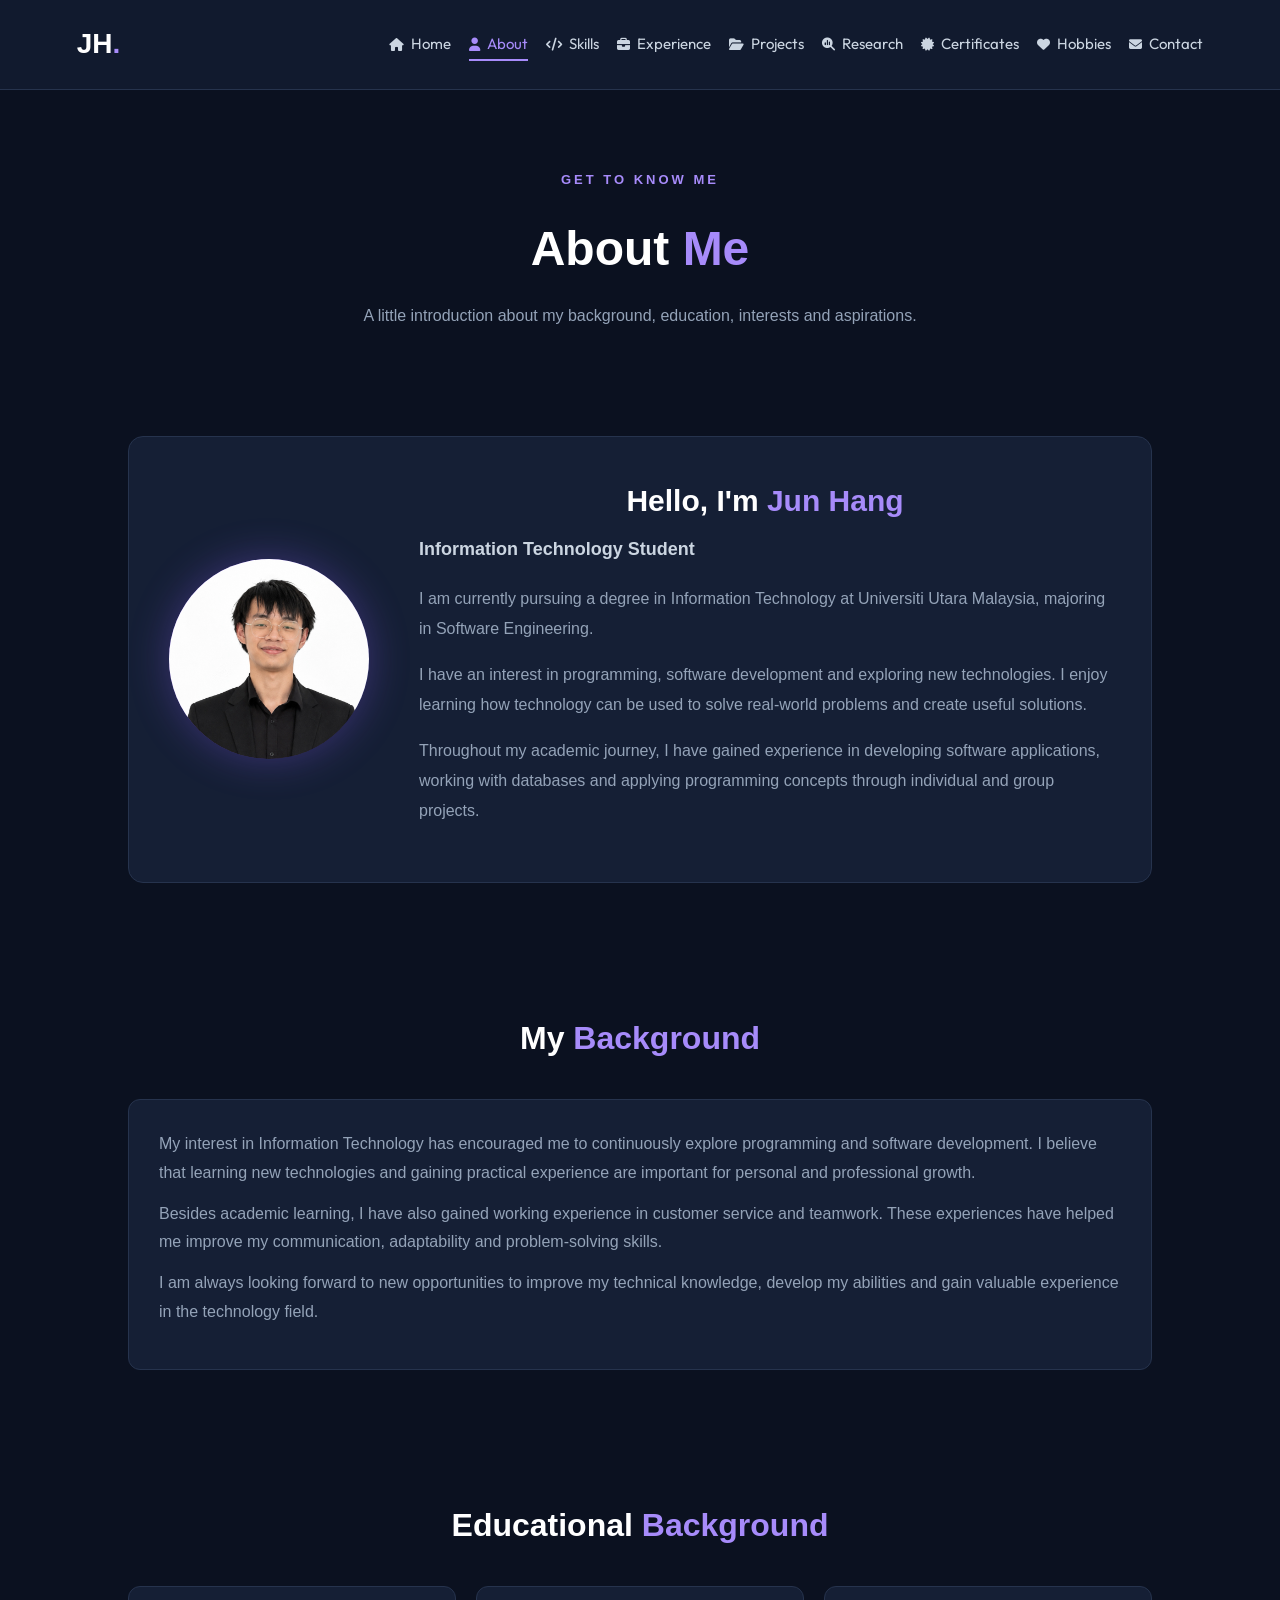
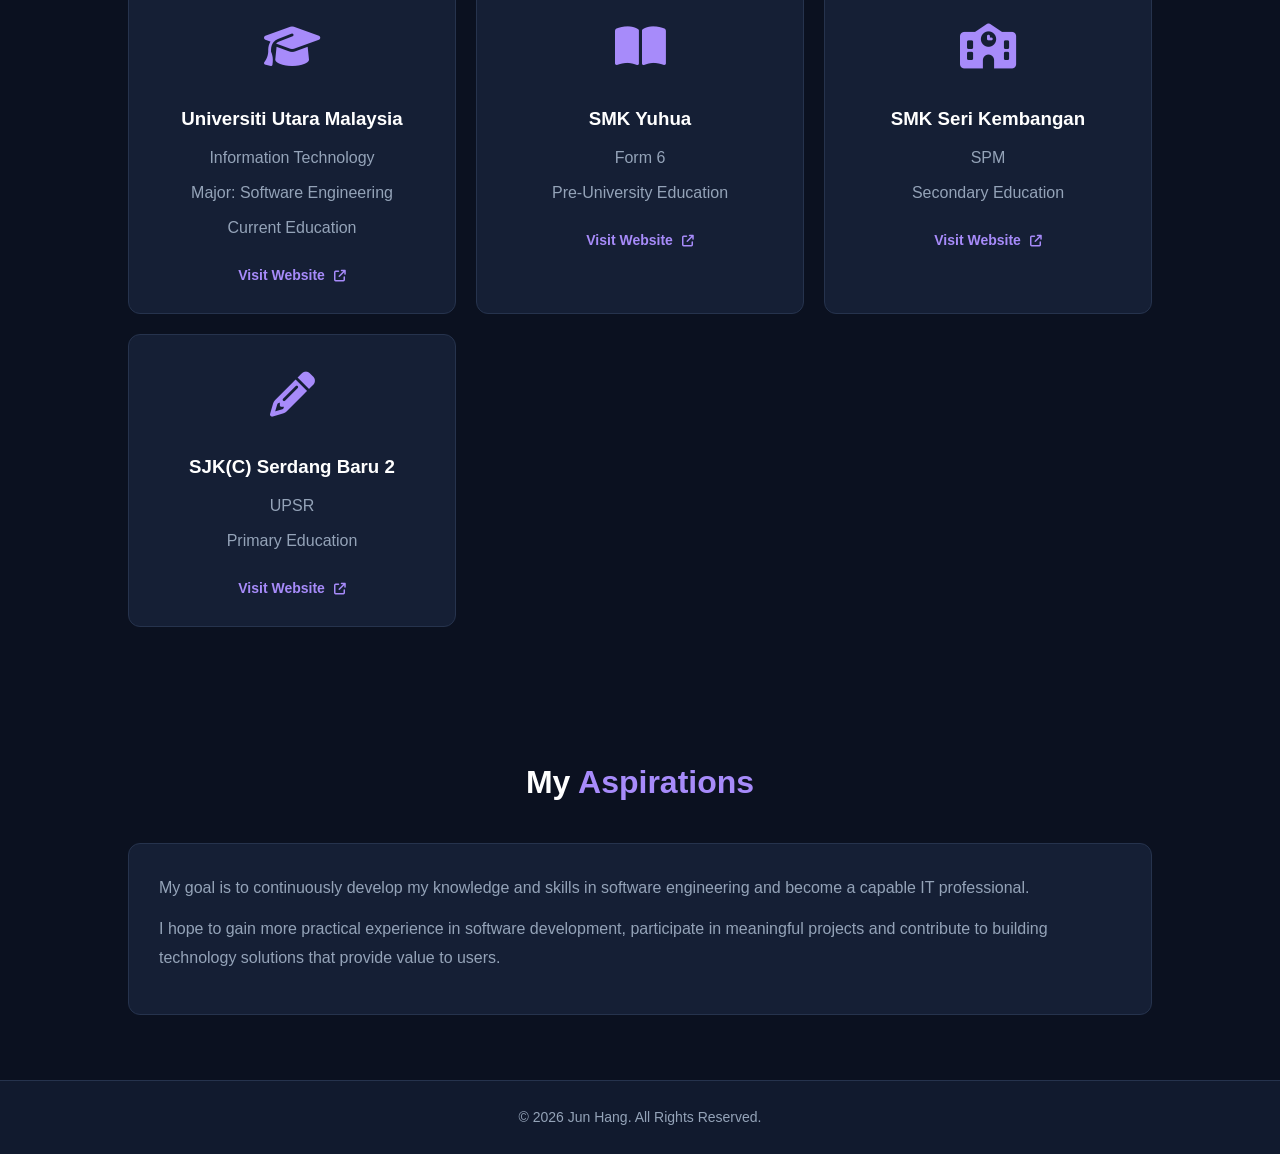
==== commit 51b56669: "Add profile and school images and update website pages" ====
--- a/about.html
+++ b/about.html
@@ -76,7 +76,7 @@
 
         <div class="about-profile">
             <div class="about-profile-circle">
-                JH
+                <img src="images/profile.JPG" alt="Jun Hang's Profile Photo">
             </div>
         </div>
 
@@ -141,29 +141,105 @@
 
     <div class="card-container">
 
-        <div class="card">
-            <h3>Universiti Utara Malaysia</h3>
+        <!-- University -->
+        <div class="card education-card">
+            <div class="education-icon">
+                <i class="fa-solid fa-graduation-cap"></i>
+            </div>
+
+            <h3>
+                <a href="https://www.uum.edu.my/"
+                   target="_blank"
+                   rel="noopener noreferrer">
+                    Universiti Utara Malaysia
+                </a>
+            </h3>
+
             <p>Information Technology</p>
             <p>Major: Software Engineering</p>
             <p>Current Education</p>
-        </div>
-
-        <div class="card">
-            <h3>SMK Yuhua</h3>
+
+            <a href="https://www.uum.edu.my/"
+               target="_blank"
+               rel="noopener noreferrer"
+               class="school-link">
+                Visit Website <i class="fa-solid fa-arrow-up-right-from-square"></i>
+            </a>
+        </div>
+
+        <!-- Pre-University -->
+        <div class="card education-card">
+            <div class="education-icon">
+                <i class="fa-solid fa-book-open"></i>
+            </div>
+
+            <h3>
+                <a href="https://www.yuhua.edu.my/"
+                   target="_blank"
+                   rel="noopener noreferrer">
+                    SMK Yuhua
+                </a>
+            </h3>
+
             <p>Form 6</p>
             <p>Pre-University Education</p>
-        </div>
-
-        <div class="card">
-            <h3>SMK Seri Kembangan</h3>
+
+            <a href="https://www.yuhua.edu.my/"
+               target="_blank"
+               rel="noopener noreferrer"
+               class="school-link">
+                Visit Website <i class="fa-solid fa-arrow-up-right-from-square"></i>
+            </a>
+        </div>
+
+        <!-- Secondary School -->
+        <div class="card education-card">
+            <div class="education-icon">
+                <i class="fa-solid fa-school"></i>
+            </div>
+
+            <h3>
+                <a href="https://sites.google.com/moe-dl.edu.my/smkserikembangan/"
+                   target="_blank"
+                   rel="noopener noreferrer">
+                    SMK Seri Kembangan
+                </a>
+            </h3>
+
             <p>SPM</p>
             <p>Secondary Education</p>
-        </div>
-
-        <div class="card">
-            <h3>SJK(C) Serdang Baru 2</h3>
+
+            <a href="https://sites.google.com/moe-dl.edu.my/smkserikembangan/"
+               target="_blank"
+               rel="noopener noreferrer"
+               class="school-link">
+                Visit Website <i class="fa-solid fa-arrow-up-right-from-square"></i>
+            </a>
+        </div>
+
+        <!-- Primary School -->
+        <div class="card education-card">
+            <div class="education-icon">
+                <i class="fa-solid fa-pencil"></i>
+            </div>
+
+            <h3>
+                <a href="https://serdangbaru2.edu.my/"
+                   target="_blank"
+                   rel="noopener noreferrer">
+                    SJK(C) Serdang Baru 2
+                </a>
+            </h3>
+
             <p>UPSR</p>
             <p>Primary Education</p>
+
+            <a href="https://serdangbaru2.edu.my/"
+               target="_blank"
+               rel="noopener noreferrer"
+               class="school-link">
+                Visit Website <i class="fa-solid fa-arrow-up-right-from-square"></i>
+            </a>
         </div>
 
     </div>
--- a/style.css
+++ b/style.css
@@ -1,3 +1,4 @@
+@import url('https://fonts.googleapis.com/css2?family=Outfit:wght@400;500;600;700&display=swap');
 
 /* ========================================
    General Settings
@@ -69,10 +70,10 @@
     display: inline-flex;
     align-items: center;
     gap: 7px;
-
+    font-family: 'Outfit', sans-serif;
     color: #cbd5e1;
     text-decoration: none;
-    font-size: 14px;
+    font-size: 15px;
     position: relative;
     padding: 5px 0;
     transition: color 0.3s ease;
@@ -240,6 +241,15 @@
     box-shadow: 0 0 65px #8b5cf677;
 }
 
+/* Profile Image */
+.profile-circle img {
+    width: 100%;
+    height: 100%;
+    border-radius: 50%;
+    object-fit: cover;
+    object-position: center;
+}
+
 /* ========================================
    General Sections
 ======================================== */
@@ -323,6 +333,53 @@
     line-height: 1.7;
 }
 
+/* Education Icons */
+.education-card {
+    text-align: center;
+}
+
+.education-icon {
+    font-size: 45px;
+    color: #a78bfa;
+    margin-bottom: 20px;
+    transition: transform 0.3s ease;
+}
+
+.education-card:hover .education-icon {
+    transform: scale(1.15);
+}
+
+/* School Website Links */
+.education-card h3 a {
+    color: #ffffff;
+    text-decoration: none;
+    transition: color 0.3s ease;
+}
+
+.education-card h3 a:hover {
+    color: #a78bfa;
+}
+
+.school-link {
+    display: inline-block;
+    margin-top: 15px;
+    color: #a78bfa;
+    text-decoration: none;
+    font-size: 14px;
+    font-weight: bold;
+    transition: all 0.3s ease;
+}
+
+.school-link:hover {
+    color: #ffffff;
+    transform: translateY(-3px);
+}
+
+.school-link i {
+    margin-left: 5px;
+    font-size: 12px;
+}
+
 /* ========================================
    Skills
 ======================================== */
@@ -666,7 +723,17 @@
 }
 
 .about-profile-circle:hover {
-    transform: scale(1.08) rotate(5deg);
+    transform: scale(1.08) rotate(-5deg);
+}
+
+/* About Profile Image */
+.about-profile-circle img {
+    width: 100%;
+    height: 100%;
+    border-radius: 50%;
+    object-fit: cover;
+    object-position: center;
+    display: block;
 }
 
 .about-intro-text h2 {
@@ -804,6 +871,34 @@
 
 .database {
     --skill-width: 70%;
+}
+
+.typescript {
+    --skill-width: 65%;
+}
+
+.python {
+    --skill-width: 50%;
+}
+
+.postgresql {
+    --skill-width: 70%;
+}
+
+.springboot {
+    --skill-width: 65%;
+}
+
+.git {
+    --skill-width: 70%;
+}
+
+.docker {
+    --skill-width: 65%;
+}
+
+.restapi {
+    --skill-width: 65%;
 }
 
 /* Progress Bar Animation */
@@ -1005,15 +1100,15 @@
 
 .education-timeline {
     max-width: 800px;
-    margin: auto;
+    margin: 0 auto;
     position: relative;
-    padding-left: 35px;
+    padding-left: 125px;
 }
 
 .education-timeline::before {
     content: "";
     position: absolute;
-    left: 9px;
+    left: 39px;
     top: 10px;
     bottom: 10px;
     width: 2px;
@@ -1031,14 +1126,35 @@
 
 .education-dot {
     position: absolute;
-    left: -32px;
-    top: 25px;
-    width: 14px;
-    height: 14px;
-    background: #a78bfa;
-    border: 3px solid #0b1120;
+    left: -136px;
+    top: 5px;
+
+    width: 100px;
+    height: 100px;
+
+    background: #ffffff;
+    border: 3px solid #a78bfa;
     border-radius: 50%;
-    z-index: 1;
+
+    display: flex;
+    justify-content: center;
+    align-items: center;
+
+    z-index: 2;
+    overflow: hidden;
+
+    transition: all 0.3s ease;
+}
+
+.education-dot img {
+    width: 80%;
+    height: 80%;
+    object-fit: contain;
+}
+
+.education-dot:hover {
+    transform: scale(1.1);
+    box-shadow: 0 0 20px #8b5cf655;
 }
 
 .education-card {
@@ -1120,6 +1236,20 @@
 
     .experience-content h3 {
         font-size: 19px;
+    }
+
+    .education-timeline {
+        padding-left: 100px;
+    }
+
+    .education-timeline::before {
+        left: 32px;
+    }
+
+    .education-dot {
+        width: 76px;
+        height: 76px;
+        left: -104px;
     }
 }
 
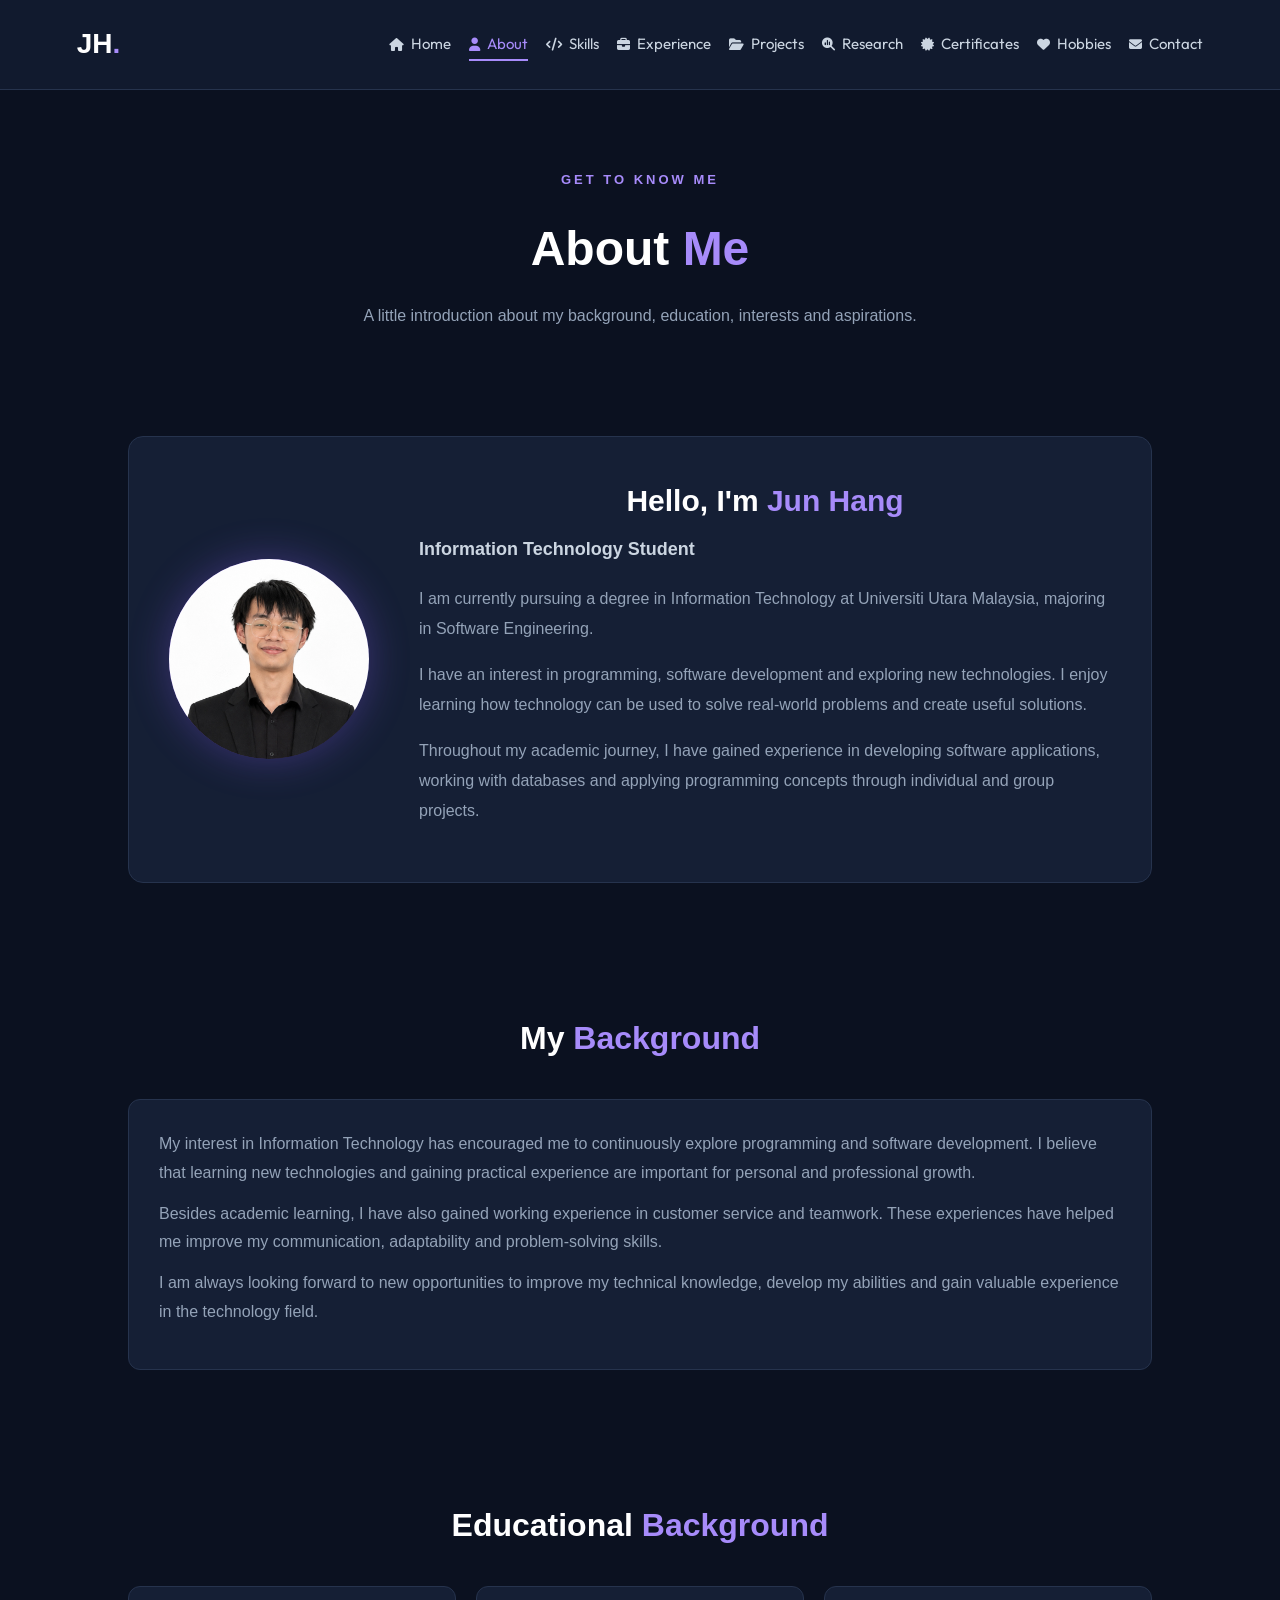
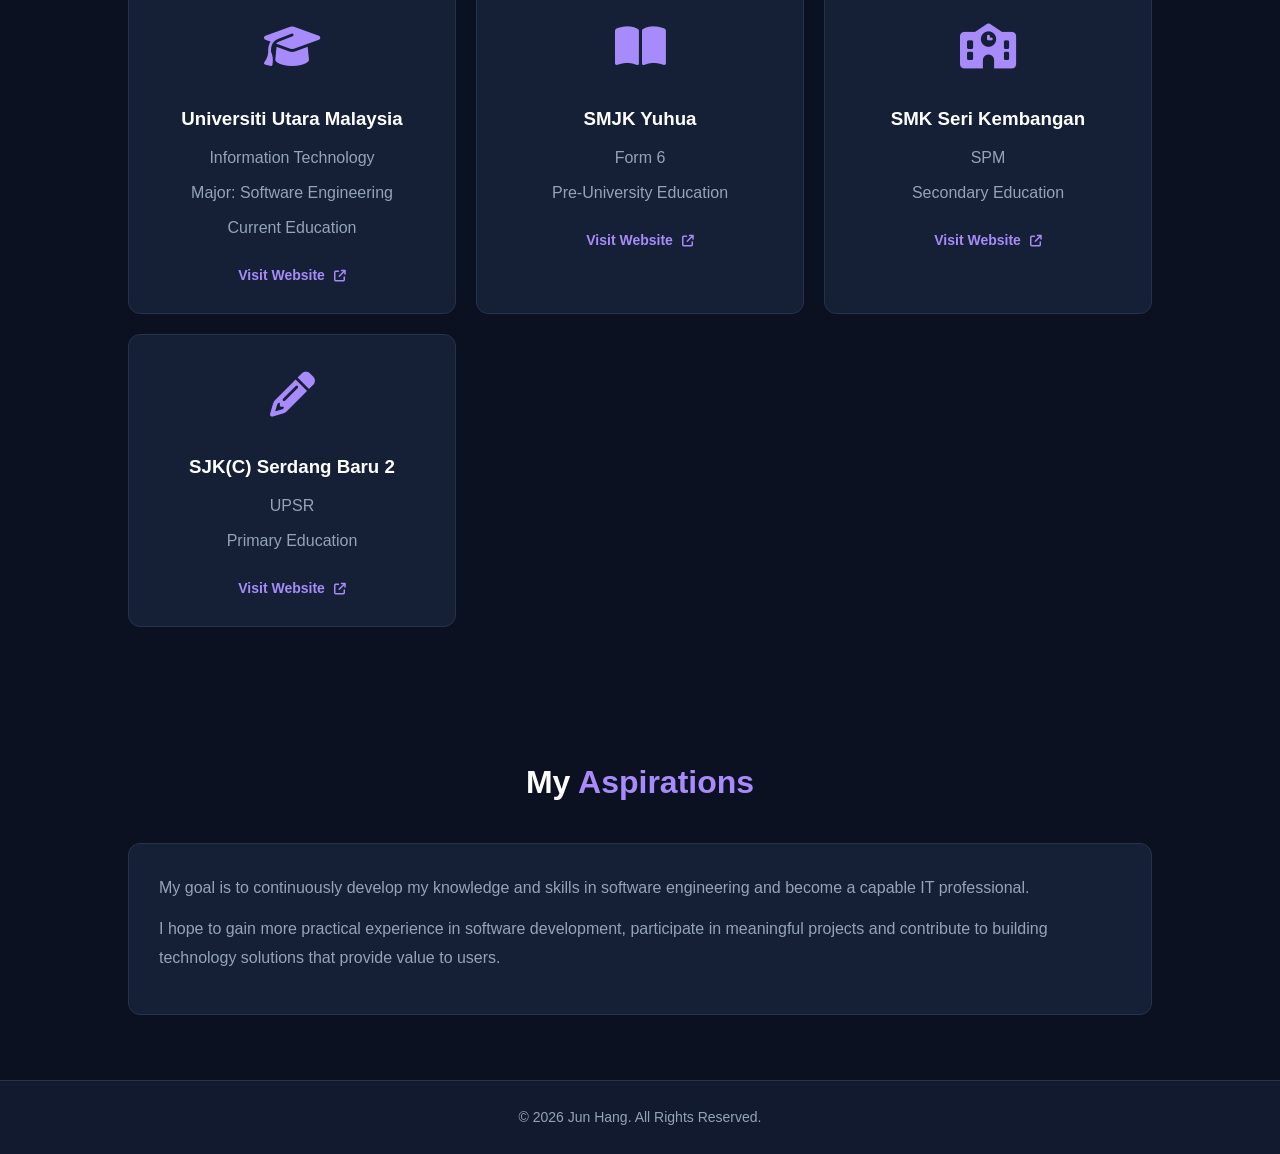
==== commit 00cbc00b: "Update about and experience pages" ====
--- a/about.html
+++ b/about.html
@@ -177,7 +177,7 @@
                 <a href="https://www.yuhua.edu.my/"
                    target="_blank"
                    rel="noopener noreferrer">
-                    SMK Yuhua
+                    SMJK Yuhua
                 </a>
             </h3>
 
